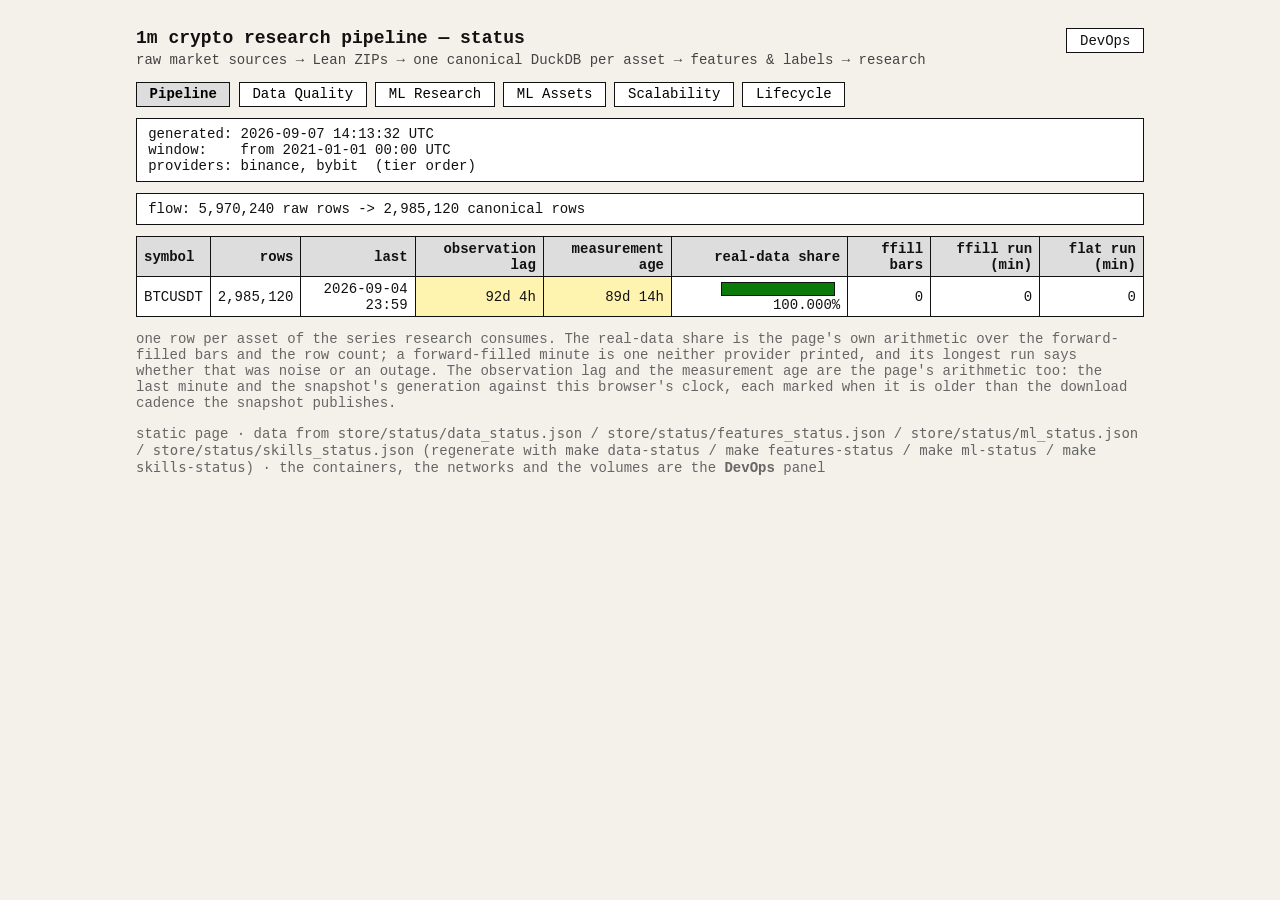
==== module_monitoring/index.html @ d70a4379 "Drop the asset residents, and show observation lag and measurement age on the Pipeline tab asset-<ti" ====
<!DOCTYPE html>
<html lang="en">
<head>
  <meta charset="utf-8">
  <title>1m Crypto Research Pipeline — Status</title>
  <link rel="stylesheet" href="style.css">
</head>
<body>
  <a class="jump" href="sub_module_devops/index.html">DevOps</a>
  <h1>1m crypto research pipeline — status</h1>
  <p class="sub">raw market sources &rarr; Lean ZIPs &rarr; one canonical DuckDB per asset &rarr; features &amp; labels &rarr; research</p>

  <nav id="tabs" class="pills" data-pills="tab">
    <button class="pill pill--active" data-key="pipeline">Pipeline</button>
    <button class="pill" data-key="quality">Data Quality</button>
    <button class="pill" data-key="ml">ML Research</button>
    <button class="pill" data-key="asset">ML Assets</button>
    <button class="pill" data-key="scalability">Scalability</button>
    <button class="pill" data-key="lifecycle">Lifecycle</button>
  </nav>

  <section id="tab-pipeline" data-panel="tab" data-key="pipeline">
    <div id="meta" class="box">loading /store_status/data_status.json&hellip;</div>
    <div id="flow" class="box"></div>
    <table id="pipeline" hidden>
      <thead></thead>
      <tbody></tbody>
    </table>
    <p class="foot">one row per asset of the series research consumes. The real-data share is the page's own
      arithmetic over the forward-filled bars and the row count; a forward-filled minute is one neither provider
      printed, and its longest run says whether that was noise or an outage. The observation lag and the measurement
      age are the page's arithmetic too: the last minute and the snapshot's generation against this browser's clock,
      each marked when it is older than the download cadence the snapshot publishes.</p>
  </section>

  <section id="tab-quality" data-panel="tab" data-key="quality" hidden>
    <h2>Raw sources, one per provider</h2>
    <div id="raw-sources"></div>
    <h2>Canonical dataset construction</h2>
    <table id="canonical-source">
      <thead></thead>
      <tbody></tbody>
    </table>
    <p class="foot">one section per provider, in the tier order the snapshot publishes. The canonical table names
      the providers once more, in its share columns — a share of the grid is the one number that is per provider by
      nature; every other column of it describes one market object and asks about no source. A marked column is an
      invariant, whose only correct value is zero; every other number is an observation, which a change of provider
      is expected to move. Tier order, the verbatim-candle rule and the reason it beats averaging are in
      skill_candle_canonicalisation.md.</p>
  </section>

  <section id="tab-ml" data-panel="tab" data-key="ml" hidden>
    <div id="ml-meta" class="box">loading /store_status/ml_status.json + features_status.json&hellip;</div>
    <table id="ml-assets" hidden>
      <thead></thead>
      <tbody></tbody>
    </table>
    <p class="foot">final-holdout numbers are computed with parameters frozen on F2–F4: fold F5
      never participates in feature, hyper-parameter, entry-edge-threshold or strategy-rule selection.</p>
    <div class="frame">
      <div class="frame__head">CATALOGUE — every feature definition the repository computes, read off its terms</div>
      <div class="frame__body">
        <div id="catalogue-register" class="box"></div>
        <table id="catalogue"><thead></thead><tbody></tbody></table>
        <p id="catalogue-nesting" class="foot"></p>
      </div>
    </div>
  </section>

  <section id="tab-asset" data-panel="tab" data-key="asset" hidden>
    <div id="asset-meta" class="box">loading /store_status/ml_status.json&hellip;</div>

    <div class="frame">
      <div class="frame__head">
        <span class="frame__title">cross-section</span>
        <span class="pills" data-pills="mlview">
          <button class="pill pill--active" data-key="labels">Labels &amp; data</button>
          <button class="pill" data-key="classification">Classification</button>
          <button class="pill" data-key="strategy">Strategy</button>
          <button class="pill" data-key="search">Search</button>
          <button class="pill" data-key="feature-set">Feature set</button>
        </span>
      </div>
      <div class="frame__body">
        <div data-panel="mlview" data-key="labels"><table id="cs-labels"><thead></thead><tbody></tbody></table></div>
        <div data-panel="mlview" data-key="classification" hidden><table id="cs-classification"><thead></thead><tbody></tbody></table></div>
        <div data-panel="mlview" data-key="strategy" hidden><table id="cs-strategy"><thead></thead><tbody></tbody></table></div>
        <div data-panel="mlview" data-key="search" hidden><table id="cs-search"><thead></thead><tbody></tbody></table></div>
        <div data-panel="mlview" data-key="feature-set" hidden><table id="cs-feature-set"><thead></thead><tbody></tbody></table></div>
      </div>
    </div>
    <div class="frame">
      <div class="frame__head">
        <span class="frame__title">asset</span>
        <span class="pills" id="asset-pills" data-pills="asset"></span>
      </div>
    </div>
    <div id="asset-detail"></div>
    <p class="foot">the final holdout fold (F5) is shown in bold: it selects nothing — no feature,
      hyper-parameter, entry edge threshold or strategy rule was chosen by looking at it.</p>
  </section>


  <section id="tab-scalability" data-panel="tab" data-key="scalability" hidden>
    <div id="scalability-meta" class="box">loading /store_status/skills_status.json&hellip;</div>
    <div id="scalability-detail"></div>
    <p class="foot">every file the crawler's list names, read against AGENTS.md and the skills, with the date of its
      last report; the age is that date against this browser's clock &middot; <code>make skills-crawl</code> &middot;
      <code>make skills-status</code> &middot; <code>reports_after_crawled_files/</code></p>
  </section>

  <section id="tab-lifecycle" data-panel="tab" data-key="lifecycle" hidden>
    <div id="run-meta" class="box">loading /runs&hellip;</div>
    <div id="run-detail"></div>
    <p class="foot">one recorded run of the whole chain, measured from outside by <code>record.py</code>: for every
      stage its time, its exit code and what it wrote to the four pipeline stores &mdash; the difference of the store
      listings before and after, path, size and mtime &mdash; the same thing a task scheduler records about a task.
      Nothing a stage says about itself enters the record.</p>
  </section>

  <p class="foot">static page &middot; data from <code>store/status/data_status.json</code> / <code>store/status/features_status.json</code> / <code>store/status/ml_status.json</code> / <code>store/status/skills_status.json</code>
    (regenerate with <code>make data-status</code> / <code>make features-status</code> / <code>make ml-status</code> / <code>make skills-status</code>) &middot; the containers, the networks
    and the volumes are the <strong>DevOps</strong> panel</p>
  <script src="page.js"></script>
  <script src="data.js"></script>
  <script src="asset.js"></script>
  <script src="ml.js"></script>
  <script src="run.js"></script>
  <script src="scalability.js"></script>
</body>
</html>
---- module_monitoring/style.css ----
/* dial-up simple design: monospace, plain borders, no images, no frameworks */
body {
  font-family: "Courier New", Courier, monospace;
  background: #f4f1ea;
  color: #111;
  margin: 2em auto;
  max-width: 72em;
  padding: 0 1em;
  font-size: 14px;
}
h1 { font-size: 18px; margin: 0 0 0.2em; }
h2 { font-size: 15px; margin: 1em 0 0.3em; }
.sub { margin: 0 0 1em; color: #444; }
/* one pill component: top tabs, summary views and ticker selectors */
.pills { margin: 0 0 0.8em; }
.pill {
  font-family: inherit;
  font-size: 14px;
  border: 1px solid #111;
  background: #fff;
  padding: 0.25em 0.9em;
  cursor: pointer;
}
.pill--active { background: #ddd; font-weight: bold; }

/* framed group (BEM: frame__head / frame__title / frame__body) */
.frame { border: 1px solid #111; background: #fff; margin-bottom: 0.8em; }
.frame__head { border-bottom: 1px solid #111; padding: 0.3em 0.5em; font-weight: bold; }
.frame__head .pills { display: inline; margin: 0; }
.frame__title { margin-right: 0.8em; }
.frame__body { padding: 0.5em; }
.frame__body > .box, .frame__body > table { margin-bottom: 0.6em; }
.frame__body > :last-child { margin-bottom: 0; }
.box {
  border: 1px solid #111;
  background: #fff;
  padding: 0.5em 0.8em;
  margin-bottom: 0.8em;
  white-space: pre-wrap;
}
table { border-collapse: collapse; background: #fff; width: 100%; }
th, td { border: 1px solid #111; padding: 0.25em 0.5em; text-align: right; }
th { background: #ddd; font-weight: bold; }
td:first-child, th:first-child { text-align: left; }
.meter {
  display: inline-block;
  width: 8em;
  height: 0.8em;
  border: 1px solid #111;
  background: #eee;
  vertical-align: middle;
  margin-right: 0.4em;
}
.meter__fill { display: block; height: 100%; background: #0a7a0a; }
/* an invariant cell: its only correct value is zero (skill_candle_canonicalisation.md § 16). Colour marks the
   category, never a magnitude — the observations beside it are expected to move when a provider changes, and these
   are not. Declared before .warn, so a broken invariant reads as a warning rather than as its calm self. */
.invariant { background: #eaf0ea; }
.warn { background: #fff3b0; }
.foot { color: #666; margin-top: 1em; }
.err { color: #a00; }

/* a jump between the pages of the two personas: the status page and the DevOps panel, each carrying the one jump to
   the other in its top right corner */
.jump {
  float: right;
  font-family: inherit;
  font-size: 14px;
  border: 1px solid #111;
  background: #fff;
  padding: 0.25em 0.9em;
  color: #111;
  text-decoration: none;
  margin-left: 0.5em;
}

.ticker-link {
  font-family: inherit;
  font-size: 14px;
  border: none;
  background: none;
  padding: 0;
  color: #111;
  text-decoration: underline;
  cursor: pointer;
}

/* per-asset detail: sparklines, the final-holdout row in bold, compact share bars */
.spark {
  display: block; width: 100%; height: 8em;
  border: 1px solid #111; background: #fff;
}
.spark__line { fill: none; stroke: #0a7a0a; stroke-width: 2; vector-effect: non-scaling-stroke; }
.spark__base { stroke: #111; stroke-width: 1; stroke-dasharray: 3 3; vector-effect: non-scaling-stroke; }
.final-holdout { font-weight: bold; }
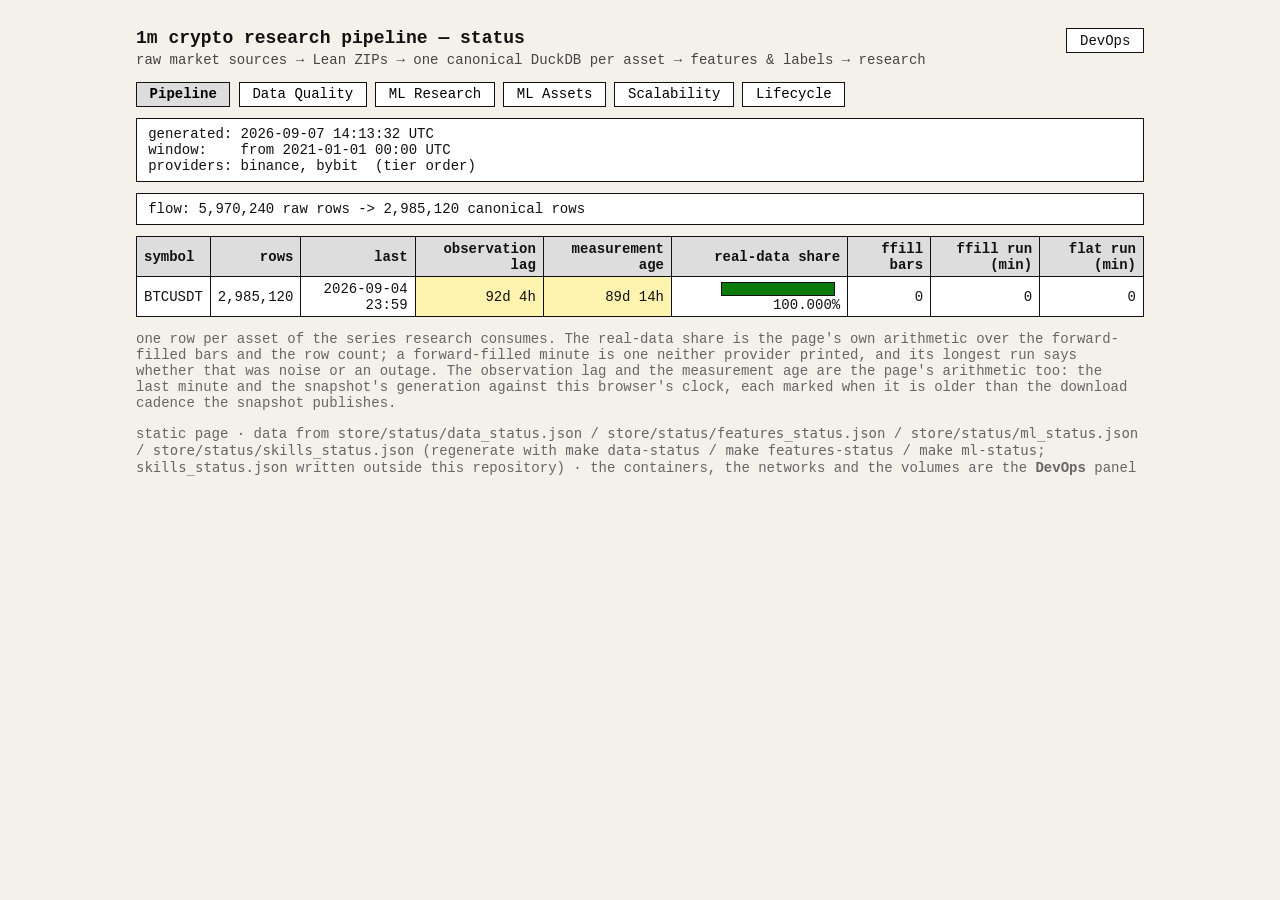
==== commit c94e4d73: "Take the scalability crawler out of the tree, and keep its snapshot and the Scalability tab The craw" ====
--- a/module_monitoring/index.html
+++ b/module_monitoring/index.html
@@ -104,9 +104,8 @@
   <section id="tab-scalability" data-panel="tab" data-key="scalability" hidden>
     <div id="scalability-meta" class="box">loading /store_status/skills_status.json&hellip;</div>
     <div id="scalability-detail"></div>
-    <p class="foot">every file the crawler's list names, read against AGENTS.md and the skills, with the date of its
-      last report; the age is that date against this browser's clock &middot; <code>make skills-crawl</code> &middot;
-      <code>make skills-status</code> &middot; <code>reports_after_crawled_files/</code></p>
+    <p class="foot">every file skills_status.json lists, with the date of its last report; the age is that date against
+      this browser's clock</p>
   </section>
 
   <section id="tab-lifecycle" data-panel="tab" data-key="lifecycle" hidden>
@@ -119,7 +118,7 @@
   </section>
 
   <p class="foot">static page &middot; data from <code>store/status/data_status.json</code> / <code>store/status/features_status.json</code> / <code>store/status/ml_status.json</code> / <code>store/status/skills_status.json</code>
-    (regenerate with <code>make data-status</code> / <code>make features-status</code> / <code>make ml-status</code> / <code>make skills-status</code>) &middot; the containers, the networks
+    (regenerate with <code>make data-status</code> / <code>make features-status</code> / <code>make ml-status</code>; <code>skills_status.json</code> written outside this repository) &middot; the containers, the networks
     and the volumes are the <strong>DevOps</strong> panel</p>
   <script src="page.js"></script>
   <script src="data.js"></script>
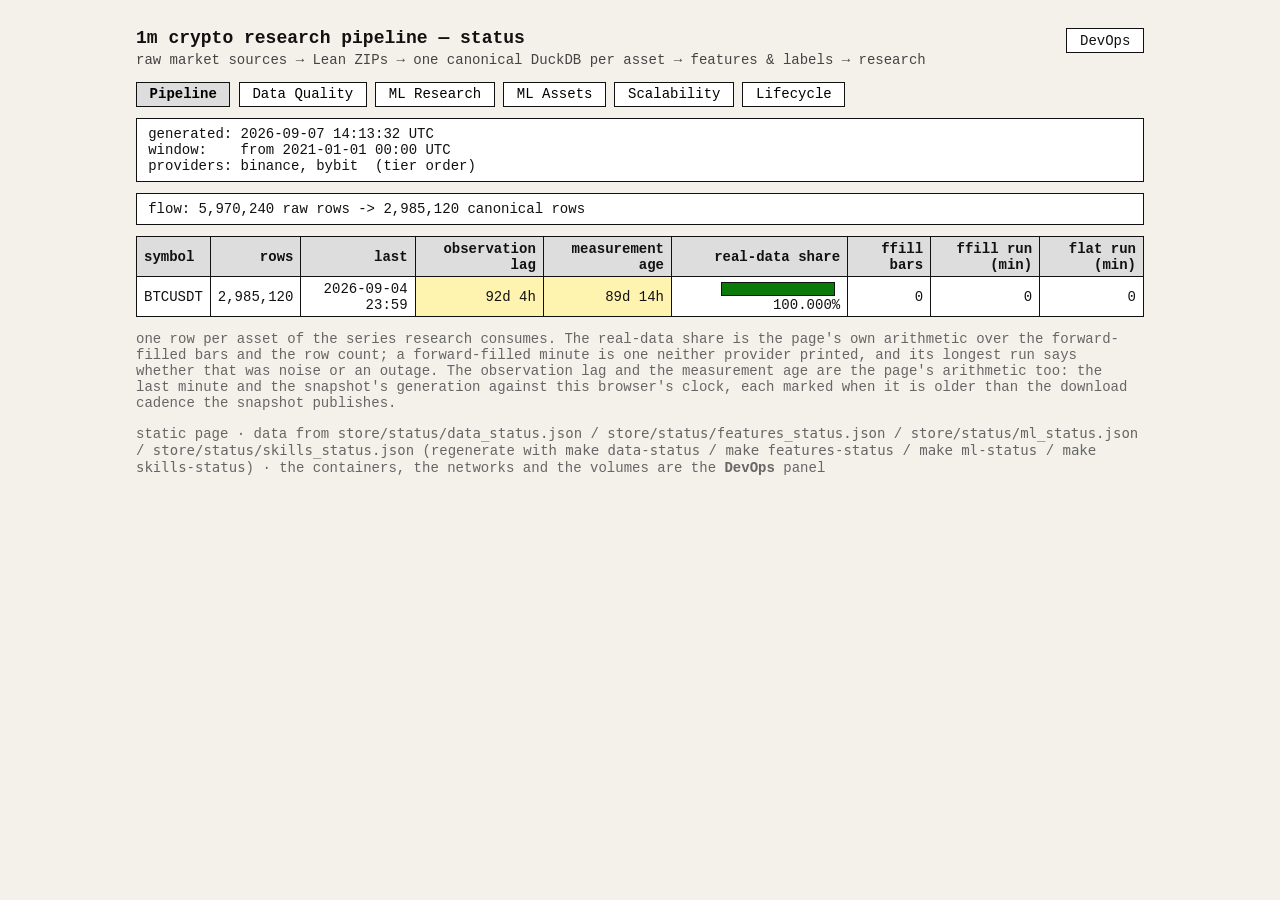
==== commit c88b42b3: "Bring the scalability crawler back into the tree Reverts c94e4d7: the sub-module, its skill, its ind" ====
--- a/module_monitoring/index.html
+++ b/module_monitoring/index.html
@@ -104,8 +104,9 @@
   <section id="tab-scalability" data-panel="tab" data-key="scalability" hidden>
     <div id="scalability-meta" class="box">loading /store_status/skills_status.json&hellip;</div>
     <div id="scalability-detail"></div>
-    <p class="foot">every file skills_status.json lists, with the date of its last report; the age is that date against
-      this browser's clock</p>
+    <p class="foot">every file the crawler's list names, read against AGENTS.md and the skills, with the date of its
+      last report; the age is that date against this browser's clock &middot; <code>make skills-crawl</code> &middot;
+      <code>make skills-status</code> &middot; <code>reports_after_crawled_files/</code></p>
   </section>
 
   <section id="tab-lifecycle" data-panel="tab" data-key="lifecycle" hidden>
@@ -118,7 +119,7 @@
   </section>
 
   <p class="foot">static page &middot; data from <code>store/status/data_status.json</code> / <code>store/status/features_status.json</code> / <code>store/status/ml_status.json</code> / <code>store/status/skills_status.json</code>
-    (regenerate with <code>make data-status</code> / <code>make features-status</code> / <code>make ml-status</code>; <code>skills_status.json</code> written outside this repository) &middot; the containers, the networks
+    (regenerate with <code>make data-status</code> / <code>make features-status</code> / <code>make ml-status</code> / <code>make skills-status</code>) &middot; the containers, the networks
     and the volumes are the <strong>DevOps</strong> panel</p>
   <script src="page.js"></script>
   <script src="data.js"></script>
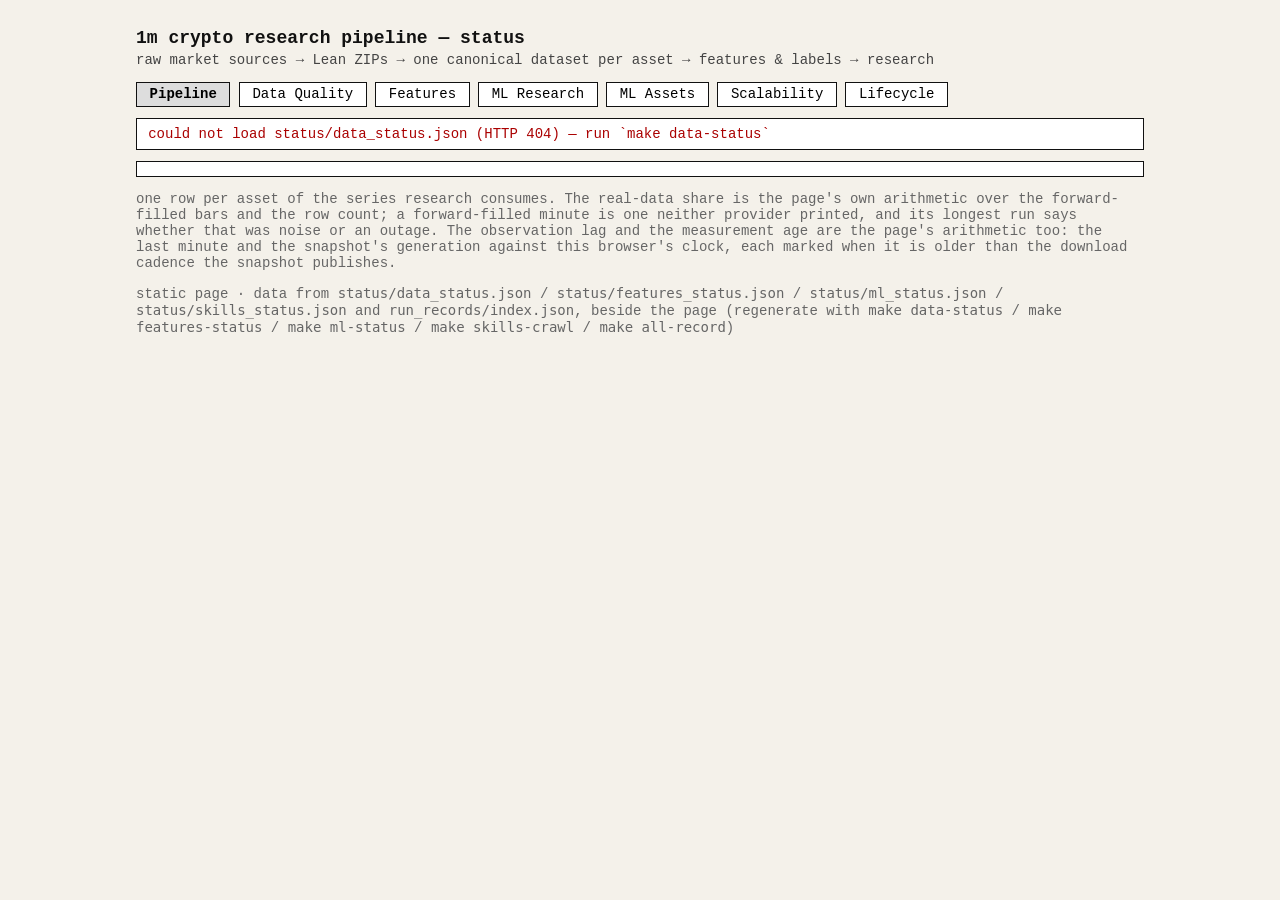
==== commit c82c6c82: "Serve one static page from one resident, and index every recorded run The page is the pinned one — s" ====
--- a/module_monitoring/index.html
+++ b/module_monitoring/index.html
@@ -6,13 +6,13 @@
   <link rel="stylesheet" href="style.css">
 </head>
 <body>
-  <a class="jump" href="sub_module_devops/index.html">DevOps</a>
   <h1>1m crypto research pipeline — status</h1>
-  <p class="sub">raw market sources &rarr; Lean ZIPs &rarr; one canonical DuckDB per asset &rarr; features &amp; labels &rarr; research</p>
+  <p class="sub">raw market sources &rarr; Lean ZIPs &rarr; one canonical dataset per asset &rarr; features &amp; labels &rarr; research</p>
 
   <nav id="tabs" class="pills" data-pills="tab">
     <button class="pill pill--active" data-key="pipeline">Pipeline</button>
     <button class="pill" data-key="quality">Data Quality</button>
+    <button class="pill" data-key="features">Features</button>
     <button class="pill" data-key="ml">ML Research</button>
     <button class="pill" data-key="asset">ML Assets</button>
     <button class="pill" data-key="scalability">Scalability</button>
@@ -20,7 +20,7 @@
   </nav>
 
   <section id="tab-pipeline" data-panel="tab" data-key="pipeline">
-    <div id="meta" class="box">loading /store_status/data_status.json&hellip;</div>
+    <div id="meta" class="box">loading status/data_status.json&hellip;</div>
     <div id="flow" class="box"></div>
     <table id="pipeline" hidden>
       <thead></thead>
@@ -49,8 +49,18 @@
       skill_candle_canonicalisation.md.</p>
   </section>
 
+  <section id="tab-features" data-panel="tab" data-key="features" hidden>
+    <div id="features-meta" class="box">loading status/features_status.json + ml_status.json&hellip;</div>
+    <table id="serpentine-search"><thead></thead><tbody></tbody></table>
+    <div id="features-detail"></div>
+    <div id="features-configurables"></div>
+    <p class="foot">the serpentine search of each asset as the feature layer last wrote it, read against the ML
+      snapshot's numbers for the asset's own state; it chooses on F2–F4 alone, and a proposal becomes the asset's
+      state only by a hand's promotion.</p>
+  </section>
+
   <section id="tab-ml" data-panel="tab" data-key="ml" hidden>
-    <div id="ml-meta" class="box">loading /store_status/ml_status.json + features_status.json&hellip;</div>
+    <div id="ml-meta" class="box">loading status/ml_status.json + features_status.json&hellip;</div>
     <table id="ml-assets" hidden>
       <thead></thead>
       <tbody></tbody>
@@ -65,10 +75,11 @@
         <p id="catalogue-nesting" class="foot"></p>
       </div>
     </div>
+    <div id="ml-configurables"></div>
   </section>
 
   <section id="tab-asset" data-panel="tab" data-key="asset" hidden>
-    <div id="asset-meta" class="box">loading /store_status/ml_status.json&hellip;</div>
+    <div id="asset-meta" class="box">loading status/ml_status.json&hellip;</div>
 
     <div class="frame">
       <div class="frame__head">
@@ -77,7 +88,7 @@
           <button class="pill pill--active" data-key="labels">Labels &amp; data</button>
           <button class="pill" data-key="classification">Classification</button>
           <button class="pill" data-key="strategy">Strategy</button>
-          <button class="pill" data-key="search">Search</button>
+          <button class="pill" data-key="search">HPO</button>
           <button class="pill" data-key="feature-set">Feature set</button>
         </span>
       </div>
@@ -102,28 +113,28 @@
 
 
   <section id="tab-scalability" data-panel="tab" data-key="scalability" hidden>
-    <div id="scalability-meta" class="box">loading /store_status/skills_status.json&hellip;</div>
+    <div id="scalability-meta" class="box">loading status/skills_status.json&hellip;</div>
     <div id="scalability-detail"></div>
-    <p class="foot">every file the crawler's list names, read against AGENTS.md and the skills, with the date of its
-      last report; the age is that date against this browser's clock &middot; <code>make skills-crawl</code> &middot;
-      <code>make skills-status</code> &middot; <code>reports_after_crawled_files/</code></p>
+    <p class="foot">every controlled file of the files matrix, read against the Skills marked for it &mdash; its state, its vendor,
+      when it finished and its current report &middot; <code>make skills-crawl</code> &middot;
+      <code>reports_after_crawled_files/</code></p>
   </section>
 
   <section id="tab-lifecycle" data-panel="tab" data-key="lifecycle" hidden>
-    <div id="run-meta" class="box">loading /runs&hellip;</div>
+    <div id="run-meta" class="box">loading run_records/index.json&hellip;</div>
     <div id="run-detail"></div>
-    <p class="foot">one recorded run of the whole chain, measured from outside by <code>record.py</code>: for every
-      stage its time, its exit code and what it wrote to the four pipeline stores &mdash; the difference of the store
-      listings before and after, path, size and mtime &mdash; the same thing a task scheduler records about a task.
-      Nothing a stage says about itself enters the record.</p>
+    <p class="foot">the newest run of <code>run_records/index.json</code>, measured from outside every stage by
+      <code>record.py</code>: for every stage its time, its exit code and what it wrote to the four pipeline stores
+      &mdash; the difference of the store listings before and after, path, size and mtime &mdash; the same thing a task
+      scheduler records about a task. Nothing a stage says about itself enters the record.</p>
   </section>
 
-  <p class="foot">static page &middot; data from <code>store/status/data_status.json</code> / <code>store/status/features_status.json</code> / <code>store/status/ml_status.json</code> / <code>store/status/skills_status.json</code>
-    (regenerate with <code>make data-status</code> / <code>make features-status</code> / <code>make ml-status</code> / <code>make skills-status</code>) &middot; the containers, the networks
-    and the volumes are the <strong>DevOps</strong> panel</p>
+  <p class="foot">static page &middot; data from <code>status/data_status.json</code> / <code>status/features_status.json</code> / <code>status/ml_status.json</code> / <code>status/skills_status.json</code>
+    and <code>run_records/index.json</code>, beside the page (regenerate with <code>make data-status</code> / <code>make features-status</code> / <code>make ml-status</code> / <code>make skills-crawl</code> / <code>make all-record</code>)</p>
   <script src="page.js"></script>
   <script src="data.js"></script>
   <script src="asset.js"></script>
+  <script src="features.js"></script>
   <script src="ml.js"></script>
   <script src="run.js"></script>
   <script src="scalability.js"></script>
--- a/module_monitoring/style.css
+++ b/module_monitoring/style.css
@@ -60,20 +60,6 @@
 .foot { color: #666; margin-top: 1em; }
 .err { color: #a00; }
 
-/* a jump between the pages of the two personas: the status page and the DevOps panel, each carrying the one jump to
-   the other in its top right corner */
-.jump {
-  float: right;
-  font-family: inherit;
-  font-size: 14px;
-  border: 1px solid #111;
-  background: #fff;
-  padding: 0.25em 0.9em;
-  color: #111;
-  text-decoration: none;
-  margin-left: 0.5em;
-}
-
 .ticker-link {
   font-family: inherit;
   font-size: 14px;
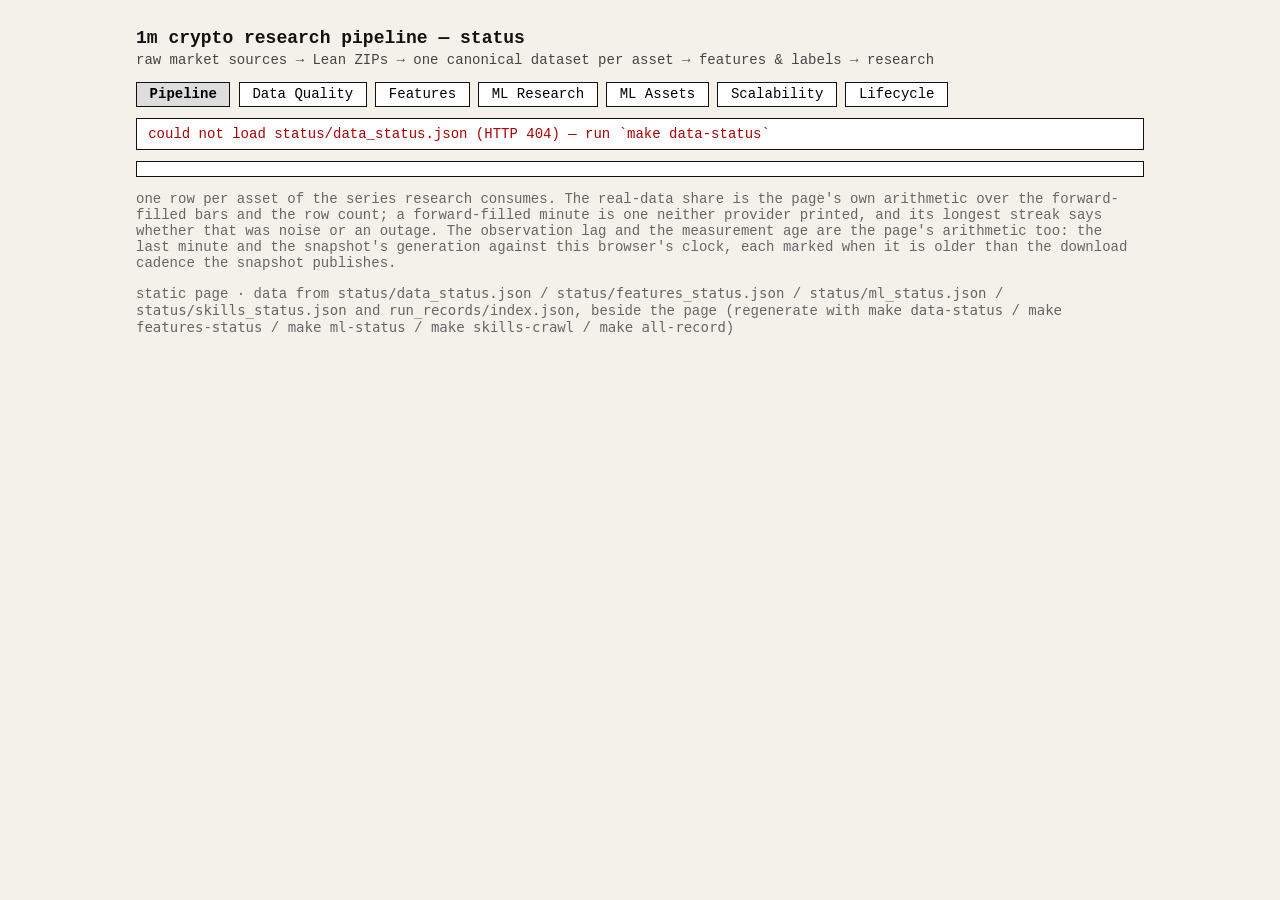
==== commit 2648182f: "Freeze the research vocabulary before the method's fixes A cross-module Skill, module_skills/skill_r" ====
--- a/module_monitoring/index.html
+++ b/module_monitoring/index.html
@@ -9,7 +9,7 @@
   <h1>1m crypto research pipeline — status</h1>
   <p class="sub">raw market sources &rarr; Lean ZIPs &rarr; one canonical dataset per asset &rarr; features &amp; labels &rarr; research</p>
 
-  <nav id="tabs" class="pills" data-pills="tab">
+  <nav class="pills" data-pills="tab">
     <button class="pill pill--active" data-key="pipeline">Pipeline</button>
     <button class="pill" data-key="quality">Data Quality</button>
     <button class="pill" data-key="features">Features</button>
@@ -19,7 +19,7 @@
     <button class="pill" data-key="lifecycle">Lifecycle</button>
   </nav>
 
-  <section id="tab-pipeline" data-panel="tab" data-key="pipeline">
+  <section data-panel="tab" data-key="pipeline">
     <div id="meta" class="box">loading status/data_status.json&hellip;</div>
     <div id="flow" class="box"></div>
     <table id="pipeline" hidden>
@@ -28,12 +28,12 @@
     </table>
     <p class="foot">one row per asset of the series research consumes. The real-data share is the page's own
       arithmetic over the forward-filled bars and the row count; a forward-filled minute is one neither provider
-      printed, and its longest run says whether that was noise or an outage. The observation lag and the measurement
+      printed, and its longest streak says whether that was noise or an outage. The observation lag and the measurement
       age are the page's arithmetic too: the last minute and the snapshot's generation against this browser's clock,
       each marked when it is older than the download cadence the snapshot publishes.</p>
   </section>
 
-  <section id="tab-quality" data-panel="tab" data-key="quality" hidden>
+  <section data-panel="tab" data-key="quality" hidden>
     <h2>Raw sources, one per provider</h2>
     <div id="raw-sources"></div>
     <h2>Canonical dataset construction</h2>
@@ -49,17 +49,17 @@
       skill_candle_canonicalisation.md.</p>
   </section>
 
-  <section id="tab-features" data-panel="tab" data-key="features" hidden>
+  <section data-panel="tab" data-key="features" hidden>
     <div id="features-meta" class="box">loading status/features_status.json + ml_status.json&hellip;</div>
     <table id="serpentine-search"><thead></thead><tbody></tbody></table>
     <div id="features-detail"></div>
     <div id="features-configurables"></div>
     <p class="foot">the serpentine search of each asset as the feature layer last wrote it, read against the ML
-      snapshot's numbers for the asset's own state; it chooses on F2–F4 alone, and a proposal becomes the asset's
-      state only by a hand's promotion.</p>
+      snapshot's numbers for the asset's own search state; it chooses on F2–F4 alone, and a proposal becomes the
+      asset's search state only by a hand's promotion.</p>
   </section>
 
-  <section id="tab-ml" data-panel="tab" data-key="ml" hidden>
+  <section data-panel="tab" data-key="ml" hidden>
     <div id="ml-meta" class="box">loading status/ml_status.json + features_status.json&hellip;</div>
     <table id="ml-assets" hidden>
       <thead></thead>
@@ -78,7 +78,7 @@
     <div id="ml-configurables"></div>
   </section>
 
-  <section id="tab-asset" data-panel="tab" data-key="asset" hidden>
+  <section data-panel="tab" data-key="asset" hidden>
     <div id="asset-meta" class="box">loading status/ml_status.json&hellip;</div>
 
     <div class="frame">
@@ -112,7 +112,7 @@
   </section>
 
 
-  <section id="tab-scalability" data-panel="tab" data-key="scalability" hidden>
+  <section data-panel="tab" data-key="scalability" hidden>
     <div id="scalability-meta" class="box">loading status/skills_status.json&hellip;</div>
     <div id="scalability-detail"></div>
     <p class="foot">every controlled file of the files matrix, read against the Skills marked for it &mdash; its state, its vendor,
@@ -120,11 +120,11 @@
       <code>reports_after_crawled_files/</code></p>
   </section>
 
-  <section id="tab-lifecycle" data-panel="tab" data-key="lifecycle" hidden>
+  <section data-panel="tab" data-key="lifecycle" hidden>
     <div id="run-meta" class="box">loading run_records/index.json&hellip;</div>
     <div id="run-detail"></div>
     <p class="foot">the newest run of <code>run_records/index.json</code>, measured from outside every stage by
-      <code>record.py</code>: for every stage its time, its exit code and what it wrote to the four pipeline stores
+      <code>record.py</code>: for every stage its time, its exit code and what it wrote to the three pipeline stores
       &mdash; the difference of the store listings before and after, path, size and mtime &mdash; the same thing a task
       scheduler records about a task. Nothing a stage says about itself enters the record.</p>
   </section>
--- a/module_monitoring/style.css
+++ b/module_monitoring/style.css
@@ -52,7 +52,7 @@
   margin-right: 0.4em;
 }
 .meter__fill { display: block; height: 100%; background: #0a7a0a; }
-/* an invariant cell: its only correct value is zero (skill_candle_canonicalisation.md § 16). Colour marks the
+/* an invariant cell: its only correct value is zero (CANDLE-CANONICALISATION-THE-INVARIANTS-ARE-ZERO). Colour marks the
    category, never a magnitude — the observations beside it are expected to move when a provider changes, and these
    are not. Declared before .warn, so a broken invariant reads as a warning rather than as its calm self. */
 .invariant { background: #eaf0ea; }
@@ -71,7 +71,7 @@
   cursor: pointer;
 }
 
-/* per-asset detail: sparklines, the final-holdout row in bold, compact share bars */
+/* per-asset detail: sparklines and the final-holdout row in bold */
 .spark {
   display: block; width: 100%; height: 8em;
   border: 1px solid #111; background: #fff;
